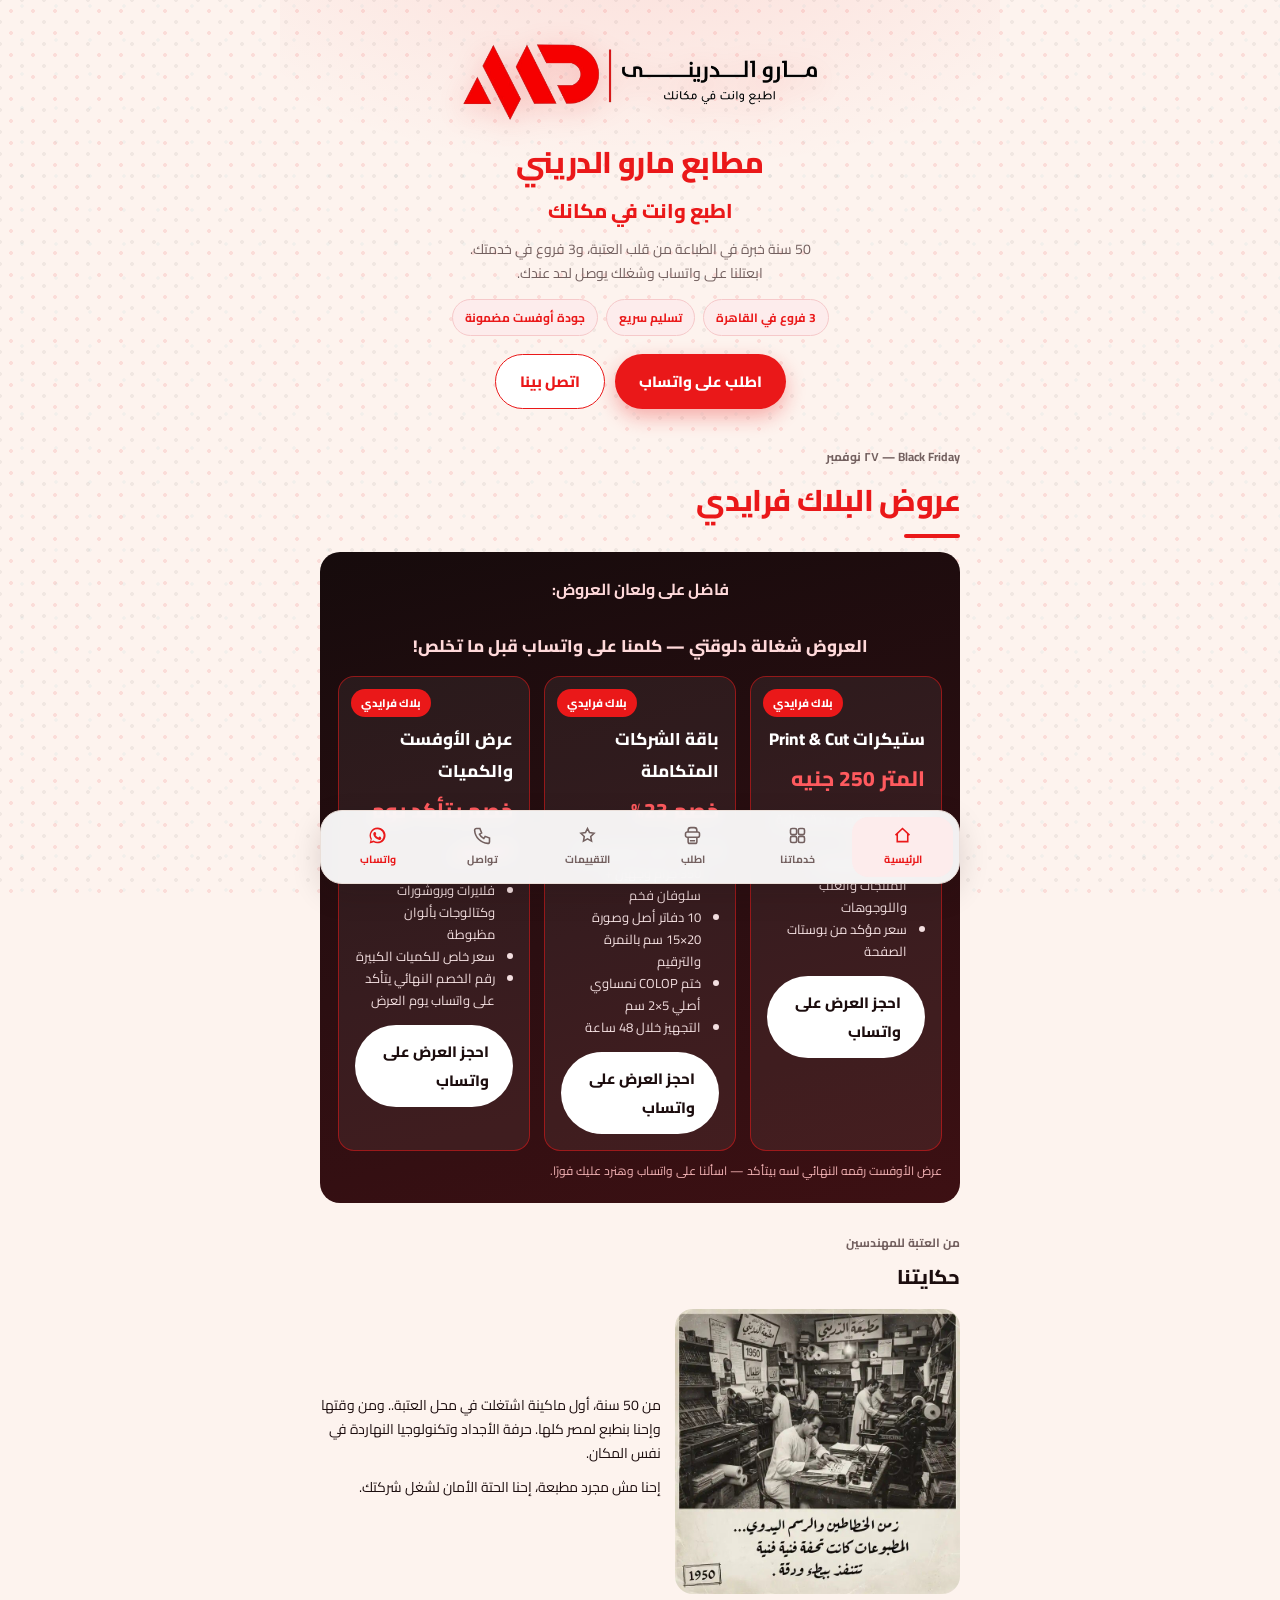
==== index.html @ 1afb6e9c "Maro Eldreny print shop site" ====
<!doctype html>
<html lang="ar" dir="rtl">
<head>
<meta charset="utf-8">
<meta name="viewport" content="width=device-width, initial-scale=1, viewport-fit=cover">
<title>مطابع مارو الدريني — اطبع وانت في مكانك</title>
<meta name="description" content="مطابع مارو الدريني — 50 سنة خبرة في الطباعة من قلب العتبة. اطبع وانت في مكانك.">
<link rel="preconnect" href="https://fonts.googleapis.com">
<link rel="preconnect" href="https://fonts.gstatic.com" crossorigin>
<link href="https://fonts.googleapis.com/css2?family=Cairo:wght@400;700;800;900&display=swap" rel="stylesheet">
<link rel="icon" type="image/png" href="photos/logo.png">
<link rel="stylesheet" href="style.css">
</head>
<body>
<div class="maro-shell">

<div class="maro-hero">
<img class="maro-logo" src="photos/logo.png" alt="لوجو مطابع مارو الدريني — MD">
<h1 class="maro-title">مطابع مارو الدريني</h1>
<p class="maro-tagline">اطبع وانت في مكانك</p>
<p class="maro-sub">50 سنة خبرة في الطباعة من قلب العتبة، و3 فروع في خدمتك. ابعتلنا على واتساب وشغلك يوصل لحد عندك.</p>
<div class="maro-chips">
<span class="maro-chip">3 فروع في القاهرة</span>
<span class="maro-chip">تسليم سريع</span>
<span class="maro-chip">جودة أوفست مضمونة</span>
</div>
<div class="maro-cta-row">
<a class="maro-btn maro-btn-primary" href="https://wa.me/201038087724?text=%D8%A3%D9%87%D9%84%D9%8B%D8%A7%20%D9%85%D8%B7%D8%A7%D8%A8%D8%B9%20%D9%85%D8%A7%D8%B1%D9%88%20%D8%A7%D9%84%D8%AF%D8%B1%D9%8A%D9%86%D9%8A%20%F0%9F%91%8B%20%D8%B9%D8%A7%D9%8A%D8%B2%20%D8%A3%D8%B9%D9%85%D9%84%20%D8%B7%D9%84%D8%A8%20%D8%AC%D8%AF%D9%8A%D8%AF." target="_blank" rel="noreferrer">اطلب على واتساب</a>
<a class="maro-btn maro-btn-ghost" href="tel:+201038085707">اتصل بينا</a>
</div>
</div>
<section class="file-group">
<span class="file-group-label">Black Friday — ٢٧ نوفمبر</span>
<h2 class="file-group-heading">عروض البلاك فرايدي</h2>

<div class="maro-bf">
<p class="maro-bf-lead">فاضل على ولعان العروض:</p>
<div class="maro-count" id="maro-count" dir="ltr" aria-label="العد التنازلي للبلاك فرايدي">
<div class="maro-count-cell"><span class="maro-count-num">00</span><span class="maro-count-label">يوم</span></div>
<div class="maro-count-cell"><span class="maro-count-num">00</span><span class="maro-count-label">ساعة</span></div>
<div class="maro-count-cell"><span class="maro-count-num">00</span><span class="maro-count-label">دقيقة</span></div>
<div class="maro-count-cell"><span class="maro-count-num">00</span><span class="maro-count-label">ثانية</span></div>
</div>
<div class="maro-offers">
<div class="maro-offer">
<span class="maro-offer-badge">بلاك فرايدي</span>
<h3 class="maro-offer-title">ستيكرات Print & Cut</h3>
<p class="maro-offer-price">المتر 250 جنيه</p>
<ul class="maro-offer-lines">
<li>طباعة وقص بدقة خيالية وألوان حية</li>
<li>مناسبة لستيكرات المنتجات والعلب واللوجوهات</li>
<li>سعر مؤكد من بوستات الصفحة</li>
</ul>
<a class="maro-btn maro-btn-light maro-btn-block" href="https://wa.me/201038087724?text=%D8%A3%D9%87%D9%84%D9%8B%D8%A7%20%D9%85%D8%B7%D8%A7%D8%A8%D8%B9%20%D9%85%D8%A7%D8%B1%D9%88%20%D8%A7%D9%84%D8%AF%D8%B1%D9%8A%D9%86%D9%8A%20%F0%9F%91%8B%20%D8%B9%D8%A7%D9%8A%D8%B2%20%D8%A3%D8%B7%D9%84%D8%A8%20%D8%B3%D8%AA%D9%8A%D9%83%D8%B1%D8%A7%D8%AA%20Print%20%26%20Cut%20%D8%A8%D8%B9%D8%B1%D8%B6%20%D8%A7%D9%84%D8%A8%D9%84%D8%A7%D9%83%20%D9%81%D8%B1%D8%A7%D9%8A%D8%AF%D9%8A%20%28%D8%A7%D9%84%D9%85%D8%AA%D8%B1%20250%20%D8%AC%D9%86%D9%8A%D9%87%29.%20%D8%A7%D9%84%D8%AA%D9%81%D8%A7%D8%B5%D9%8A%D9%84%3A%20" target="_blank" rel="noreferrer">احجز العرض على واتساب</a>
</div>
<div class="maro-offer">
<span class="maro-offer-badge">بلاك فرايدي</span>
<h3 class="maro-offer-title">باقة الشركات المتكاملة</h3>
<p class="maro-offer-price">خصم 23%</p>
<ul class="maro-offer-lines">
<li>1000 كارت شخصي ورق 350 جرام وجهين + سلوفان فخم</li>
<li>10 دفاتر أصل وصورة 20×15 سم بالنمرة والترقيم</li>
<li>ختم COLOP نمساوي أصلي 5×2 سم</li>
<li>التجهيز خلال 48 ساعة</li>
</ul>
<a class="maro-btn maro-btn-light maro-btn-block" href="https://wa.me/201038087724?text=%D8%A3%D9%87%D9%84%D9%8B%D8%A7%20%D9%85%D8%B7%D8%A7%D8%A8%D8%B9%20%D9%85%D8%A7%D8%B1%D9%88%20%D8%A7%D9%84%D8%AF%D8%B1%D9%8A%D9%86%D9%8A%20%F0%9F%91%8B%20%D8%B9%D8%A7%D9%8A%D8%B2%20%D8%A8%D8%A7%D9%82%D8%A9%20%D8%A7%D9%84%D8%B4%D8%B1%D9%83%D8%A7%D8%AA%20%D8%A7%D9%84%D9%85%D8%AA%D9%83%D8%A7%D9%85%D9%84%D8%A9%20%28%D9%83%D8%B1%D9%88%D8%AA%20%2B%20%D8%AF%D9%81%D8%A7%D8%AA%D8%B1%20%2B%20%D8%AE%D8%AA%D9%85%20COLOP%29%20%D8%A8%D8%AE%D8%B5%D9%85%20%D8%A7%D9%84%D8%A8%D9%84%D8%A7%D9%83%20%D9%81%D8%B1%D8%A7%D9%8A%D8%AF%D9%8A.%20%D8%A8%D9%8A%D8%A7%D9%86%D8%A7%D8%AA%20%D8%A7%D9%84%D8%B4%D8%B1%D9%83%D8%A9%3A%20" target="_blank" rel="noreferrer">احجز العرض على واتساب</a>
</div>
<div class="maro-offer">
<span class="maro-offer-badge">بلاك فرايدي</span>
<h3 class="maro-offer-title">عرض الأوفست والكميات</h3>
<p class="maro-offer-price">خصم يتأكد يوم العرض</p>
<ul class="maro-offer-lines">
<li>فلايرات وبروشورات وكتالوجات بألوان مظبوطة</li>
<li>سعر خاص للكميات الكبيرة</li>
<li>رقم الخصم النهائي يتأكد على واتساب يوم العرض</li>
</ul>
<a class="maro-btn maro-btn-light maro-btn-block" href="https://wa.me/201038087724?text=%D8%A3%D9%87%D9%84%D9%8B%D8%A7%20%D9%85%D8%B7%D8%A7%D8%A8%D8%B9%20%D9%85%D8%A7%D8%B1%D9%88%20%D8%A7%D9%84%D8%AF%D8%B1%D9%8A%D9%86%D9%8A%20%F0%9F%91%8B%20%D8%B9%D8%A7%D9%8A%D8%B2%20%D8%A3%D8%B9%D8%B1%D9%81%20%D8%B9%D8%B1%D8%B6%20%D8%A7%D9%84%D8%A8%D9%84%D8%A7%D9%83%20%D9%81%D8%B1%D8%A7%D9%8A%D8%AF%D9%8A%20%D8%B9%D9%84%D9%89%20%D8%B7%D8%A8%D8%A7%D8%B9%D8%A9%20%D8%A7%D9%84%D8%A3%D9%88%D9%81%D8%B3%D8%AA%20%D9%88%D8%A7%D9%84%D9%83%D9%85%D9%8A%D8%A7%D8%AA.%20%D8%A7%D9%84%D9%83%D9%85%D9%8A%D8%A9%20%D8%A7%D9%84%D9%84%D9%8A%20%D9%85%D8%AD%D8%AA%D8%A7%D8%AC%D9%87%D8%A7%3A%20" target="_blank" rel="noreferrer">احجز العرض على واتساب</a>
</div>

</div>
<p class="file-caption" style="color:#f3b3b5">عرض الأوفست رقمه النهائي لسه بيتأكد — اسألنا على واتساب وهنرد عليك فورًا.</p>
</div>
</section><section class="file-group">
<span class="file-group-label">من العتبة للمهندسين</span>
<h2 class="file-group-heading">حكايتنا</h2>

<div class="maro-heritage">
<img src="photos/heritage.jpg" alt="مطبعة الدريني زمان — حرفة الطباعة اليدوية">
<div>
<p class="file-paragraph">من 50 سنة، أول ماكينة اشتغلت في محل العتبة.. ومن وقتها وإحنا بنطبع لمصر كلها. حرفة الأجداد وتكنولوجيا النهاردة في نفس المكان.</p>
<p class="file-paragraph">إحنا مش مجرد مطبعة، إحنا الحتة الأمان لشغل شركتك.</p>
</div>
</div>
</section>
</div>
<nav class="maro-tabbar" aria-label="شريط التنقل">
<a aria-current='page' class='maro-tab' href='index.html'><svg viewBox="0 0 24 24" fill="none" stroke="currentColor" stroke-width="1.8" aria-hidden="true"><path d="M4 11.5 12 4l8 7.5M6 10v9h12v-9"/></svg><span>الرئيسية</span></a>
<a class='maro-tab' href='services.html'><svg viewBox="0 0 24 24" fill="none" stroke="currentColor" stroke-width="1.8" aria-hidden="true"><rect x="4" y="4" width="7" height="7" rx="1.8"/><rect x="13" y="4" width="7" height="7" rx="1.8"/><rect x="4" y="13" width="7" height="7" rx="1.8"/><rect x="13" y="13" width="7" height="7" rx="1.8"/></svg><span>خدماتنا</span></a>
<a class='maro-tab' href='order.html'><svg viewBox="0 0 24 24" fill="none" stroke="currentColor" stroke-width="1.8" aria-hidden="true"><path d="M7 8V6a3 3 0 0 1 3-3h4a3 3 0 0 1 3 3v2"/><rect x="4" y="8" width="16" height="6" rx="2"/><path d="M7 14v5a2 2 0 0 0 2 2h6a2 2 0 0 0 2-2v-5M9 18h6"/></svg><span>اطلب</span></a>
<a class='maro-tab' href='reviews.html'><svg viewBox="0 0 24 24" fill="none" stroke="currentColor" stroke-width="1.8" aria-hidden="true"><path d="m12 4 2.3 4.7 5.2.8-3.8 3.7.9 5.2L12 15.9l-4.6 2.5.9-5.2-3.8-3.7 5.2-.8z"/></svg><span>التقييمات</span></a>
<a class='maro-tab' href='contact.html'><svg viewBox="0 0 24 24" fill="none" stroke="currentColor" stroke-width="1.8" aria-hidden="true"><path d="M5 4h4l2 5-2.5 1.5a11 11 0 0 0 5 5L15 13l5 2v4a2 2 0 0 1-2 2A16 16 0 0 1 3 6a2 2 0 0 1 2-2"/></svg><span>تواصل</span></a>
<a class="maro-tab maro-tab-wa" href="https://wa.me/201038087724?text=%D8%A3%D9%87%D9%84%D9%8B%D8%A7%20%D9%85%D8%B7%D8%A7%D8%A8%D8%B9%20%D9%85%D8%A7%D8%B1%D9%88%20%D8%A7%D9%84%D8%AF%D8%B1%D9%8A%D9%86%D9%8A%20%F0%9F%91%8B" target="_blank" rel="noreferrer"><svg viewBox="0 0 24 24" fill="currentColor" aria-hidden="true"><path d="M12 3a9 9 0 0 0-7.8 13.5L3 21l4.7-1.2A9 9 0 1 0 12 3zm0 16.2c-1.5 0-2.9-.4-4.1-1.2l-.3-.2-2.8.7.8-2.7-.2-.3A7.2 7.2 0 1 1 12 19.2zm4-5.3c-.2-.1-1.3-.7-1.5-.7-.2-.1-.4-.1-.5.1l-.7.8c-.1.2-.3.2-.5.1a5.9 5.9 0 0 1-2.9-2.5c-.2-.4.2-.4.6-1.2.1-.2 0-.3 0-.5l-.7-1.6c-.2-.4-.4-.4-.5-.4h-.5c-.2 0-.4.1-.7.3-.2.3-.9.9-.9 2.1s.9 2.5 1 2.6a10 10 0 0 0 3.8 3.4c1.4.6 2 .7 2.7.6.4-.1 1.3-.5 1.5-1.1.2-.5.2-1 .1-1.1l-.5-.1z"/></svg><span>واتساب</span></a>
</nav>
<script src="app.js"></script>
</body>
</html>
---- style.css ----
/* Maro Eldreny static site — adapted from the Instinct File styles.
   Component primitives (file-group, TextField, ChoiceRow, Callout, Caption,
   Closing) re-implemented as plain CSS. Tab bar is a native fixed bar. */

:root {
  --ds-ink: #1c0d0e;
  --ds-ink-2: #73605f;
  --ds-hairline: #eadfd9;
}

* { box-sizing: border-box; }

html, body {
  margin: 0;
  padding: 0;
}

body {
  font-family: 'Cairo', 'Segoe UI', Tahoma, sans-serif;
  color: var(--ds-ink);
  background-color: #fdf3ee;
  background-image:
    radial-gradient(rgba(234, 24, 25, .10) 1.6px, transparent 2.2px),
    radial-gradient(rgba(28, 13, 14, .055) 1.6px, transparent 2.2px),
    radial-gradient(rgba(0, 148, 160, .045) 1.4px, transparent 2px);
  background-size: 22px 22px, 22px 22px, 34px 34px;
  background-position: 0 0, 11px 11px, 5px 23px;
  background-attachment: fixed;
  -webkit-font-smoothing: antialiased;
}

/* Page shell */
.maro-shell {
  position: relative;
  width: 100%;
  max-width: 720px;
  margin: 0 auto;
  padding: 24px 24px 112px; /* bottom padding clears the fixed tab bar */
  background-image:
    radial-gradient(760px 420px at 50% -120px, rgba(234, 24, 25, .11), transparent 70%);
  background-repeat: no-repeat;
}
@media (min-width: 768px) {
  .maro-shell { padding: 24px 40px 120px; }
}

/* Component primitives */
.file-group { margin: 28px 0 0; }
.file-group-label { display: block; font-size: 12px; font-weight: 700; color: var(--ds-ink-2); margin-bottom: 4px; }
.file-group-heading { font-size: 20px; font-weight: 800; margin: 0 0 14px; letter-spacing: -0.01em; }
.file-caption { font-size: 12px; line-height: 20px; color: var(--ds-ink-2); margin: 10px 0 0; }
.file-paragraph { font-size: 14px; line-height: 24px; margin: 0 0 10px; }
.file-callout { border: 1px solid var(--ds-hairline); border-radius: 16px; padding: 14px 16px; background: rgba(255,255,255,.7); margin-top: 14px; }
.file-callout-title { display: block; font-size: 14px; font-weight: 800; margin-bottom: 4px; }
.file-callout-body { font-size: 13px; line-height: 21px; color: var(--ds-ink-2); margin: 0; }
.file-closing { margin-top: 28px; padding-top: 16px; border-top: 1px solid var(--ds-hairline); font-size: 12px; line-height: 20px; color: var(--ds-ink-2); text-align: center; }

/* Form primitives */
.maro-field { display: flex; flex-direction: column; gap: 6px; }
.maro-field-label { font-size: 13px; font-weight: 700; }
.maro-field-input {
  font: inherit;
  font-size: 14px;
  padding: 12px 14px;
  border: 1px solid var(--ds-hairline);
  border-radius: 12px;
  background: #fff;
  color: var(--ds-ink);
  outline: none;
}
.maro-field-input:focus { border-color: #EA1819; box-shadow: 0 0 0 3px rgba(234,24,25,.12); }
.maro-choices { display: flex; flex-wrap: wrap; gap: 8px; }
.maro-choice {
  font: inherit;
  font-size: 13px;
  font-weight: 700;
  padding: 8px 14px;
  border-radius: 999px;
  border: 1.5px solid var(--ds-hairline);
  background: #fff;
  color: var(--ds-ink);
  cursor: pointer;
  transition: background .15s ease, color .15s ease, border-color .15s ease;
}
.maro-choice:hover { border-color: #EA1819; color: #EA1819; }
.maro-choice[aria-pressed="true"] { background: #EA1819; border-color: #EA1819; color: #fff; }

/* Page main titles: brand red, bold, tasteful entrance */
.file-group:first-of-type .file-group-heading {
  color: #EA1819;
  font-weight: 800;
  font-size: 26px;
  letter-spacing: -0.02em;
  animation: maro-pt-in .7s cubic-bezier(.2, .7, .3, 1) both;
}
@media (min-width: 768px) {
  .file-group:first-of-type .file-group-heading { font-size: 30px; }
}
.file-group:first-of-type .file-group-heading::after {
  content: "";
  display: block;
  width: 56px;
  height: 4px;
  border-radius: 999px;
  background: #EA1819;
  margin-top: 6px;
  transform-origin: right center;
  animation: maro-pt-underline .7s cubic-bezier(.2, .7, .3, 1) .3s both;
}
@keyframes maro-pt-in {
  from { opacity: 0; transform: translateY(10px); }
  to { opacity: 1; transform: translateY(0); }
}
@keyframes maro-pt-underline {
  from { transform: scaleX(0); opacity: 0; }
  to { transform: scaleX(1); opacity: 1; }
}
@media (prefers-reduced-motion: reduce) {
  .file-group:first-of-type .file-group-heading,
  .file-group:first-of-type .file-group-heading::after,
  .maro-title { animation: none; }
}

.maro-hero { text-align: center; padding: 20px 0 8px; }
.maro-logo {
  height: 76px; width: auto; margin: 0 auto; display: block;
  filter: drop-shadow(0 6px 14px rgba(234, 24, 25, .22));
  animation: maro-logo-in .9s cubic-bezier(.2, .7, .3, 1) both, maro-logo-float 5.5s ease-in-out 1.1s infinite;
}
@keyframes maro-logo-in {
  from { opacity: 0; transform: translateY(12px) scale(.94); }
  to { opacity: 1; transform: translateY(0) scale(1); }
}
@keyframes maro-logo-float {
  0%, 100% { transform: translateY(0); }
  50% { transform: translateY(-4px); }
}
@media (prefers-reduced-motion: reduce) {
  .maro-logo { animation: none; }
}
.maro-title { font-size: 30px; font-weight: 800; margin: 14px 0 2px; color: #EA1819; letter-spacing: -0.02em; animation: maro-pt-in .8s cubic-bezier(.2, .7, .3, 1) .15s both; }
.maro-tagline { font-size: 20px; font-weight: 800; color: #EA1819; margin: 0 0 8px; }
.maro-sub { font-size: 14px; line-height: 24px; color: var(--ds-ink-2); margin: 0 auto 14px; max-width: 46ch; }
.maro-chips { display: flex; flex-wrap: wrap; gap: 8px; justify-content: center; margin-bottom: 18px; }
.maro-chip { font-size: 12px; font-weight: 700; color: #EA1819; background: #fdecec; border: 1px solid #f6c9ca; padding: 6px 12px; border-radius: 999px; }

.maro-cta-row { display: flex; gap: 10px; justify-content: center; flex-wrap: wrap; }
.maro-btn { display: inline-flex; align-items: center; justify-content: center; gap: 8px; padding: 12px 24px; border-radius: 999px; font-weight: 800; font-size: 15px; text-decoration: none; cursor: pointer; transition: transform .15s ease, box-shadow .15s ease; }
.maro-btn:hover { transform: translateY(-1px); }
.maro-btn-primary { background: #EA1819; color: #fff; box-shadow: 0 8px 20px rgba(234, 24, 25, .32); }
.maro-btn-ghost { background: #fff; color: #EA1819; border: 1.5px solid #EA1819; }
.maro-btn-light { background: #fff; color: #1c0d0e; }
.maro-btn-block { display: flex; width: 100%; margin-top: 6px; }

/* Black Friday */
.maro-bf { background: linear-gradient(165deg, #160b0c 0%, #2b0e11 55%, #3d1013 100%); border-radius: 20px; padding: 22px 18px; color: #fff; }
.maro-bf-lead { font-weight: 700; margin: 0 0 12px; text-align: center; color: #ffd9da; }
.maro-count { display: flex; gap: 10px; justify-content: center; margin-bottom: 18px; }
.maro-count-cell { background: rgba(255,255,255,.07); border: 1px solid rgba(255,255,255,.14); border-radius: 14px; padding: 10px 0; width: 68px; text-align: center; animation: maro-pulse 2.2s ease-in-out infinite; }
.maro-count-cell:nth-child(2) { animation-delay: .15s; }
.maro-count-cell:nth-child(3) { animation-delay: .3s; }
.maro-count-cell:nth-child(4) { animation-delay: .45s; }
.maro-count-num { display: block; font-size: 24px; font-weight: 800; font-variant-numeric: tabular-nums; }
.maro-count-label { font-size: 11px; color: #f3b3b5; }
.maro-count-live { text-align: center; font-weight: 800; font-size: 17px; padding: 14px; color: #ffd9da; }
@keyframes maro-pulse { 0%, 100% { box-shadow: 0 0 0 0 rgba(234,24,25,0); } 50% { box-shadow: 0 0 18px 2px rgba(234,24,25,.45); } }

.maro-offers { display: grid; gap: 14px; grid-template-columns: 1fr; }
@media (min-width: 768px) { .maro-offers { grid-template-columns: repeat(3, 1fr); } }
.maro-offer { position: relative; background: rgba(255,255,255,.06); border: 1px solid rgba(234,24,25,.55); border-radius: 16px; padding: 20px 16px 16px; animation: maro-glow 3s ease-in-out infinite; overflow: hidden; }
.maro-offer:nth-child(2) { animation-delay: .5s; }
.maro-offer:nth-child(3) { animation-delay: 1s; }
@keyframes maro-glow { 0%, 100% { box-shadow: 0 0 0 rgba(234,24,25,.0); } 50% { box-shadow: 0 0 26px rgba(234,24,25,.5); } }
.maro-offer::after { content: ""; position: absolute; inset: 0; background: linear-gradient(115deg, transparent 30%, rgba(255,255,255,.14) 48%, transparent 62%); transform: translateX(-120%); animation: maro-shimmer 3.6s ease-in-out infinite; pointer-events: none; }
@keyframes maro-shimmer { 0%, 55% { transform: translateX(-120%); } 90%, 100% { transform: translateX(120%); } }
.maro-offer-badge { position: absolute; top: 12px; inset-inline-end: 12px; background: #EA1819; color: #fff; font-size: 11px; font-weight: 800; padding: 4px 10px; border-radius: 999px; animation: maro-float 2.4s ease-in-out infinite; }
@keyframes maro-float { 0%, 100% { transform: translateY(0); } 50% { transform: translateY(-4px); } }
.maro-offer-title { font-size: 17px; font-weight: 800; margin: 26px 0 4px; }
.maro-offer-price { font-size: 21px; font-weight: 800; color: #ff5a5e; margin: 0 0 10px; }
.maro-offer-lines { margin: 0 0 14px; padding-inline-start: 18px; font-size: 13px; line-height: 22px; color: #f3dfe0; }

/* Services */
.maro-services { display: grid; gap: 14px; grid-template-columns: 1fr; }
@media (min-width: 560px) { .maro-services { grid-template-columns: repeat(2, 1fr); } }
@media (min-width: 900px) { .maro-services { grid-template-columns: repeat(3, 1fr); } }
.maro-service { border: 1px solid var(--ds-hairline); border-radius: 18px; overflow: hidden; display: flex; flex-direction: column; background: #fff; }
.maro-service-imgwrap { position: relative; }
.maro-service-imgwrap img { width: 100%; aspect-ratio: 4 / 3; object-fit: cover; display: block; }
.maro-service-noimg { aspect-ratio: 4 / 3; background: linear-gradient(150deg, #fdecec, #fff 70%); display: flex; align-items: center; justify-content: center; }
.maro-service-initial { font-size: 44px; font-weight: 800; color: #EA1819; opacity: .85; }
.maro-price-chip { position: absolute; bottom: 10px; inset-inline-start: 10px; background: #EA1819; color: #fff; font-size: 12px; font-weight: 800; padding: 5px 12px; border-radius: 999px; box-shadow: 0 4px 12px rgba(234,24,25,.4); }
.maro-service-name { font-size: 16px; font-weight: 800; margin: 12px 14px 4px; }
.maro-service-desc { font-size: 13px; line-height: 21px; color: var(--ds-ink-2); margin: 0 14px 10px; flex: 1; }
.maro-service-cta { display: inline-block; margin: 0 14px 14px; font-size: 13px; font-weight: 800; color: #EA1819; text-decoration: none; }
.maro-service-cta:hover { text-decoration: underline; }

/* Heritage */
.maro-heritage { display: grid; gap: 14px; grid-template-columns: 1fr; align-items: center; }
@media (min-width: 768px) { .maro-heritage { grid-template-columns: 1fr 1.2fr; } }
.maro-heritage img { width: 100%; border-radius: 18px; display: block; }

/* Steps highlight */
.maro-steps { position: relative; overflow: hidden; background: linear-gradient(160deg, #f13334 0%, #EA1819 45%, #bd0f11 100%); border-radius: 20px; padding: 20px 16px; color: #fff; box-shadow: 0 14px 32px rgba(234, 24, 25, .3); margin-bottom: 14px; }
.maro-steps::before { content: ""; position: absolute; inset: 0; background-image: radial-gradient(rgba(255,255,255,.14) 1px, transparent 1.6px); background-size: 22px 22px; pointer-events: none; }
.maro-steps::after { content: ""; position: absolute; inset: 0; background: radial-gradient(420px 180px at 50% -60px, rgba(255,255,255,.22), transparent 70%); pointer-events: none; }
.maro-steps-lead { position: relative; text-align: center; font-weight: 800; font-size: 15px; margin: 0 0 14px; color: #ffe1e2; }
.maro-steps-list { position: relative; list-style: none; margin: 0; padding: 0; display: flex; flex-direction: column; gap: 12px; }
.maro-step { display: flex; align-items: center; gap: 12px; background: rgba(255,255,255,.12); border: 1px solid rgba(255,255,255,.24); border-radius: 16px; padding: 12px 14px; }
.maro-step-num { flex: none; width: 40px; height: 40px; border-radius: 50%; background: #fff; color: #EA1819; font-weight: 900; font-size: 16px; display: flex; align-items: center; justify-content: center; box-shadow: 0 4px 10px rgba(0,0,0,.2); font-variant-numeric: tabular-nums; }
.maro-step-text { font-size: 14px; line-height: 22px; font-weight: 700; }
@media (min-width: 768px) {
  .maro-steps-list { flex-direction: row; }
  .maro-step { flex: 1; }
}

/* Order form */
.maro-form { display: flex; flex-direction: column; gap: 12px; margin-top: 14px; border: 1px solid var(--ds-hairline); border-radius: 18px; padding: 16px; background: rgba(255, 255, 255, .82); }

/* Reviews */
.maro-rating-summary { display: flex; flex-direction: column; align-items: center; gap: 2px; padding: 18px 14px; margin-bottom: 14px; border-radius: 16px; background: #fdecec; }
.maro-rating-num { font-size: 40px; font-weight: 900; color: #EA1819; line-height: 1; }
.maro-rating-stars { font-size: 22px; color: #f5a623; letter-spacing: 3px; }
.maro-rating-count { font-size: 12.5px; font-weight: 700; color: var(--ds-ink-2); text-align: center; }
.maro-reviews { display: grid; gap: 12px; grid-template-columns: 1fr; margin-bottom: 10px; }
@media (min-width: 768px) { .maro-reviews { grid-template-columns: repeat(3, 1fr); } }
.maro-review { border: 1px solid var(--ds-hairline); border-radius: 16px; padding: 18px 16px; background: #fff; display: flex; flex-direction: column; }
.maro-review-stars { display: block; font-size: 16px; color: #f5a623; letter-spacing: 2px; margin-bottom: 8px; }
.maro-review-text { margin: 0 0 12px; font-size: 13.5px; line-height: 22px; color: var(--ds-ink); flex: 1; }
.maro-review-name { display: block; font-size: 13px; font-weight: 800; }
.maro-review-meta { display: block; font-size: 11.5px; color: var(--ds-ink-2); margin-top: 2px; }

/* Partners marquee */
.maro-partners { overflow: hidden; border-radius: 16px; border: 1px solid var(--ds-hairline); padding: 16px 0; background: rgba(255, 255, 255, .7); }
.maro-partners-track { display: flex; gap: 14px; width: max-content; animation: maro-marquee 22s linear infinite; }
@keyframes maro-marquee { from { transform: translateX(0); } to { transform: translateX(-50%); } }
.maro-partner { min-width: 150px; text-align: center; padding: 18px 20px; border: 1.5px dashed #d9c4c5; border-radius: 14px; color: var(--ds-ink-2); font-size: 13px; font-weight: 700; background: #fdf7f6; }

/* Branches */
.maro-branches { display: grid; gap: 12px; grid-template-columns: 1fr; margin-bottom: 10px; }
@media (min-width: 768px) { .maro-branches { grid-template-columns: repeat(3, 1fr); } }
.maro-branch { border: 1px solid var(--ds-hairline); border-radius: 16px; padding: 16px; background: rgba(255, 255, 255, .82); }
.maro-branch h3 { margin: 0 0 4px; font-size: 17px; font-weight: 800; }
.maro-branch-tag { display: inline-block; font-size: 11px; font-weight: 800; color: #EA1819; background: #fdecec; padding: 3px 10px; border-radius: 999px; margin-bottom: 8px; }
.maro-branch p { margin: 0 0 6px; font-size: 13px; line-height: 21px; }
.maro-branch-note { color: var(--ds-ink-2); }

/* Contact */
.maro-contact { display: flex; flex-direction: column; gap: 14px; }
.maro-contact-phones { display: flex; gap: 10px; flex-wrap: wrap; }
.maro-socials { display: flex; gap: 12px; justify-content: center; flex-wrap: wrap; }
.maro-socials a { width: 46px; height: 46px; border-radius: 50%; border: 1.5px solid #EA1819; color: #EA1819; display: flex; align-items: center; justify-content: center; transition: background .15s ease, color .15s ease; }
.maro-socials a:hover { background: #EA1819; color: #fff; }

/* Bottom tab bar — native fixed bar on real hosting */
.maro-tabbar {
  position: fixed;
  z-index: 50;
  bottom: 16px;
  bottom: calc(16px + env(safe-area-inset-bottom, 0px));
  /* On narrow screens the host's corner badge (bottom-right, ~192x64) would cover
     the bar's right end, so the bar rides above it. */
  left: 50%;
  transform: translateX(-50%);
  display: flex;
  gap: 4px;
  width: min(640px, calc(100% - 32px));
  margin: 0;
  background: rgba(255, 255, 255, .94);
  -webkit-backdrop-filter: blur(8px);
  backdrop-filter: blur(8px);
  border: 1px solid var(--ds-hairline);
  border-radius: 22px;
  box-shadow: 0 10px 30px rgba(28, 13, 14, .14);
  padding: 6px;
}
.maro-tab {
  flex: 1;
  display: flex;
  flex-direction: column;
  align-items: center;
  gap: 3px;
  padding: 8px 2px;
  border-radius: 16px;
  color: var(--ds-ink-2);
  text-decoration: none;
  font-size: 10.5px;
  font-weight: 700;
  transition: background .15s ease, color .15s ease;
}
.maro-tab svg { width: 21px; height: 21px; }
.maro-tab:hover { color: #EA1819; background: #fdecec; }
.maro-tab[aria-current="page"] { color: #EA1819; background: #fdecec; }
.maro-tab-wa { color: #EA1819; }

@media (max-width: 860px) {
  .maro-tabbar { bottom: calc(76px + env(safe-area-inset-bottom, 0px)); }
  .maro-shell { padding-bottom: 160px; }
}
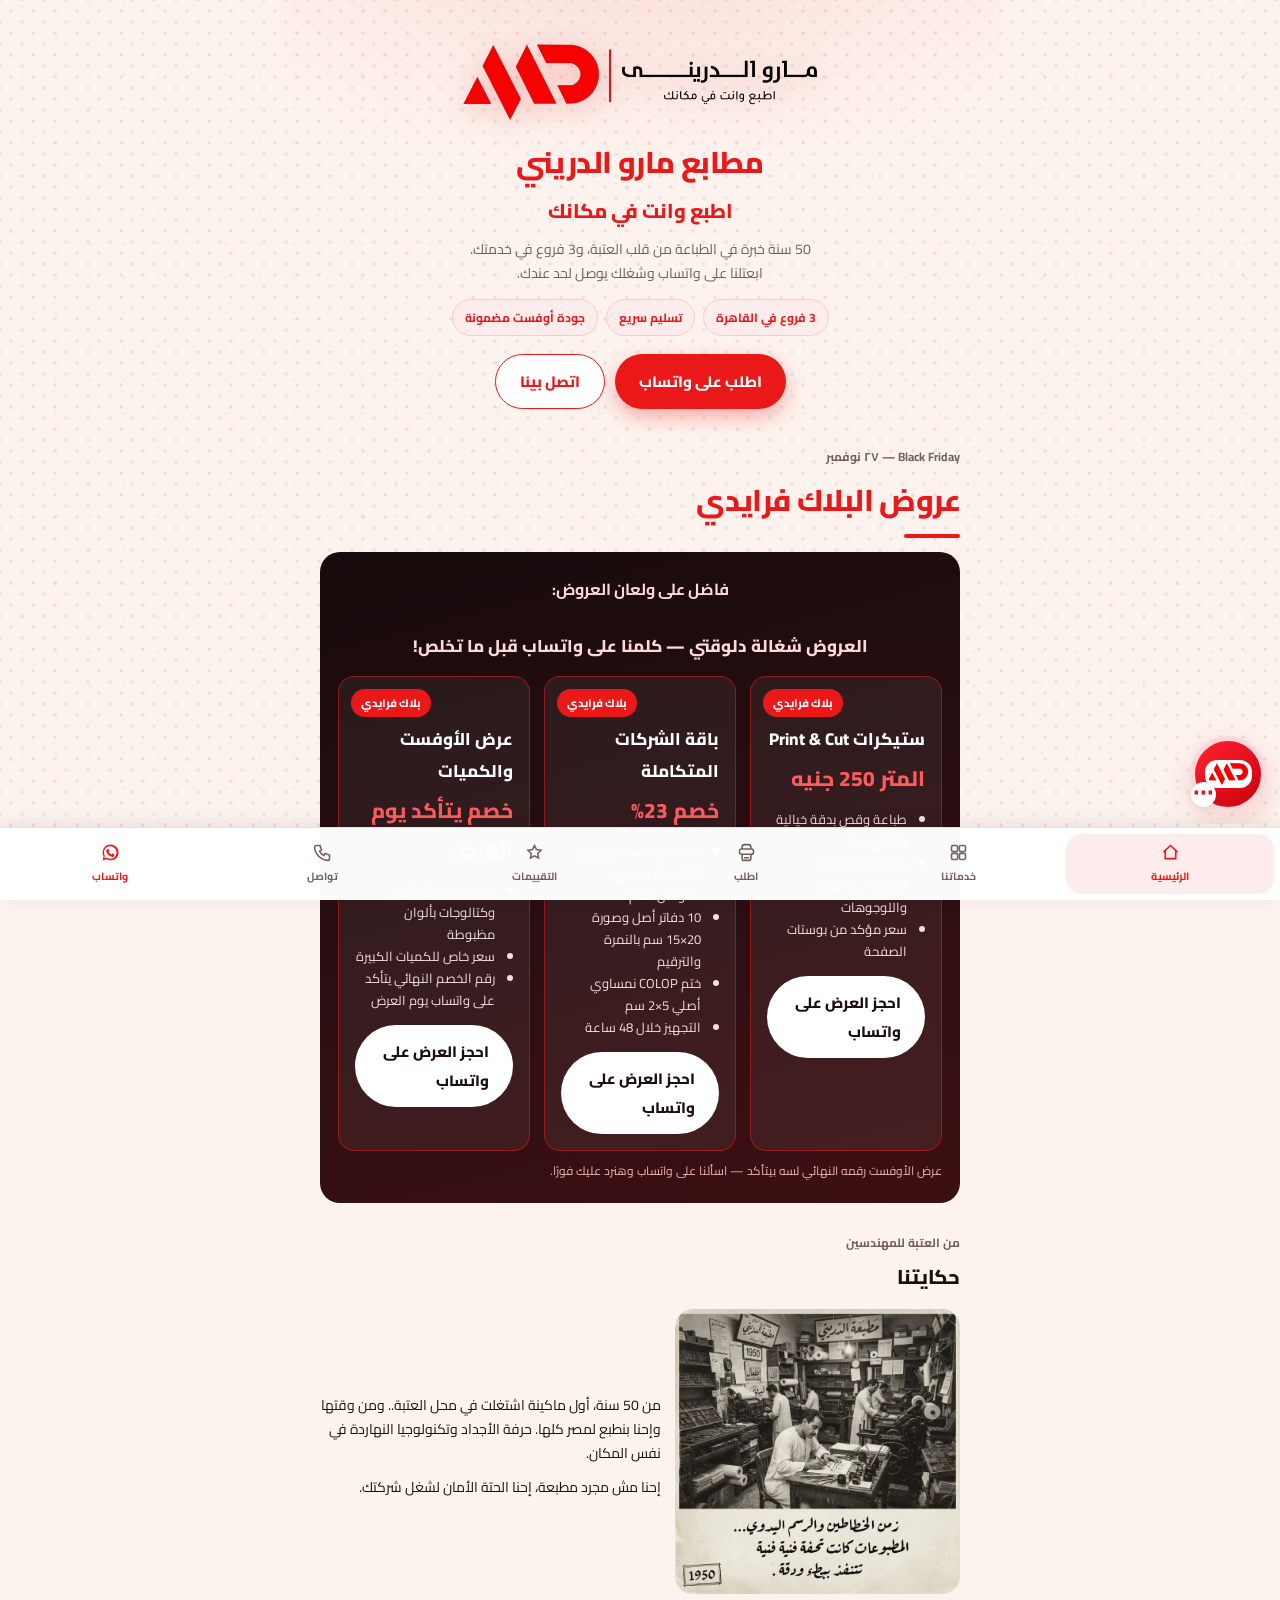
==== commit c944a85c: "Update index.html" ====
--- a/index.html
+++ b/index.html
@@ -101,7 +101,6 @@
 <a class='maro-tab' href='contact.html'><svg viewBox="0 0 24 24" fill="none" stroke="currentColor" stroke-width="1.8" aria-hidden="true"><path d="M5 4h4l2 5-2.5 1.5a11 11 0 0 0 5 5L15 13l5 2v4a2 2 0 0 1-2 2A16 16 0 0 1 3 6a2 2 0 0 1 2-2"/></svg><span>تواصل</span></a>
 <a class="maro-tab maro-tab-wa" href="https://wa.me/201038087724?text=%D8%A3%D9%87%D9%84%D9%8B%D8%A7%20%D9%85%D8%B7%D8%A7%D8%A8%D8%B9%20%D9%85%D8%A7%D8%B1%D9%88%20%D8%A7%D9%84%D8%AF%D8%B1%D9%8A%D9%86%D9%8A%20%F0%9F%91%8B" target="_blank" rel="noreferrer"><svg viewBox="0 0 24 24" fill="currentColor" aria-hidden="true"><path d="M12 3a9 9 0 0 0-7.8 13.5L3 21l4.7-1.2A9 9 0 1 0 12 3zm0 16.2c-1.5 0-2.9-.4-4.1-1.2l-.3-.2-2.8.7.8-2.7-.2-.3A7.2 7.2 0 1 1 12 19.2zm4-5.3c-.2-.1-1.3-.7-1.5-.7-.2-.1-.4-.1-.5.1l-.7.8c-.1.2-.3.2-.5.1a5.9 5.9 0 0 1-2.9-2.5c-.2-.4.2-.4.6-1.2.1-.2 0-.3 0-.5l-.7-1.6c-.2-.4-.4-.4-.5-.4h-.5c-.2 0-.4.1-.7.3-.2.3-.9.9-.9 2.1s.9 2.5 1 2.6a10 10 0 0 0 3.8 3.4c1.4.6 2 .7 2.7.6.4-.1 1.3-.5 1.5-1.1.2-.5.2-1 .1-1.1l-.5-.1z"/></svg><span>واتساب</span></a>
 </nav>
-<script src="app.js"></script>
+<script src="app.js?v=20261124-chat2"></script>
 </body>
 </html>
-
--- a/style.css
+++ b/style.css
@@ -254,24 +254,20 @@
 /* Bottom tab bar — native fixed bar on real hosting */
 .maro-tabbar {
   position: fixed;
-  z-index: 50;
-  bottom: 16px;
-  bottom: calc(16px + env(safe-area-inset-bottom, 0px));
-  /* On narrow screens the host's corner badge (bottom-right, ~192x64) would cover
-     the bar's right end, so the bar rides above it. */
-  left: 50%;
-  transform: translateX(-50%);
+  z-index: 1000;
+  bottom: 0;
+  left: 0;
+  right: 0;
   display: flex;
   gap: 4px;
-  width: min(640px, calc(100% - 32px));
+  width: 100%;
   margin: 0;
-  background: rgba(255, 255, 255, .94);
-  -webkit-backdrop-filter: blur(8px);
-  backdrop-filter: blur(8px);
-  border: 1px solid var(--ds-hairline);
-  border-radius: 22px;
-  box-shadow: 0 10px 30px rgba(28, 13, 14, .14);
-  padding: 6px;
+  background: rgba(255, 255, 255, .98);
+  border: 0;
+  border-top: 1px solid var(--ds-hairline);
+  border-radius: 0;
+  box-shadow: 0 -3px 16px rgba(28, 13, 14, .08);
+  padding: 6px max(6px, env(safe-area-inset-right, 0px)) calc(6px + env(safe-area-inset-bottom, 0px)) max(6px, env(safe-area-inset-left, 0px));
 }
 .maro-tab {
   flex: 1;
@@ -292,7 +288,48 @@
 .maro-tab[aria-current="page"] { color: #EA1819; background: #fdecec; }
 .maro-tab-wa { color: #EA1819; }
 
-@media (max-width: 860px) {
-  .maro-tabbar { bottom: calc(76px + env(safe-area-inset-bottom, 0px)); }
-  .maro-shell { padding-bottom: 160px; }
-}
+.maro-shell { padding-bottom: calc(100px + env(safe-area-inset-bottom, 0px)); }
+
+/* ===== Animations: page transitions, tab feedback, scroll reveal ===== */
+
+/* Page entrance: the whole shell rises and fades in on load */
+@keyframes maro-page-in {
+  from { opacity: 0; transform: translateY(12px); }
+  to { opacity: 1; transform: translateY(0); }
+}
+@media (prefers-reduced-motion: no-preference) {
+  .maro-shell { animation: maro-page-in .38s cubic-bezier(.2, .7, .3, 1) both; }
+}
+
+/* Page exit: applied by JS right before following a tab-bar link */
+.maro-shell.maro-page-exit {
+  animation: none;
+  opacity: 0;
+  transform: translateY(10px);
+  transition: opacity .18s ease, transform .18s ease;
+}
+
+/* Tab press feedback */
+.maro-tab { transition: background .15s ease, color .15s ease, transform .12s ease; }
+.maro-tab:active { transform: scale(.93); }
+
+/* Scroll reveal: hidden state only exists when JS enabled it (html.maro-anim),
+   so no-JS and reduced-motion visitors always see full content. */
+html.maro-anim [data-maro-reveal] {
+  opacity: 0;
+  transform: translateY(18px);
+  transition: opacity .55s ease, transform .55s cubic-bezier(.2, .7, .3, 1);
+}
+html.maro-anim [data-maro-reveal].maro-revealed {
+  opacity: 1;
+  transform: translateY(0);
+}
+
+/* Respect reduced motion for the looping decorations too */
+@media (prefers-reduced-motion: reduce) {
+  .maro-count-cell,
+  .maro-offer,
+  .maro-offer::after,
+  .maro-offer-badge,
+  .maro-partners-track { animation: none; }
+}
